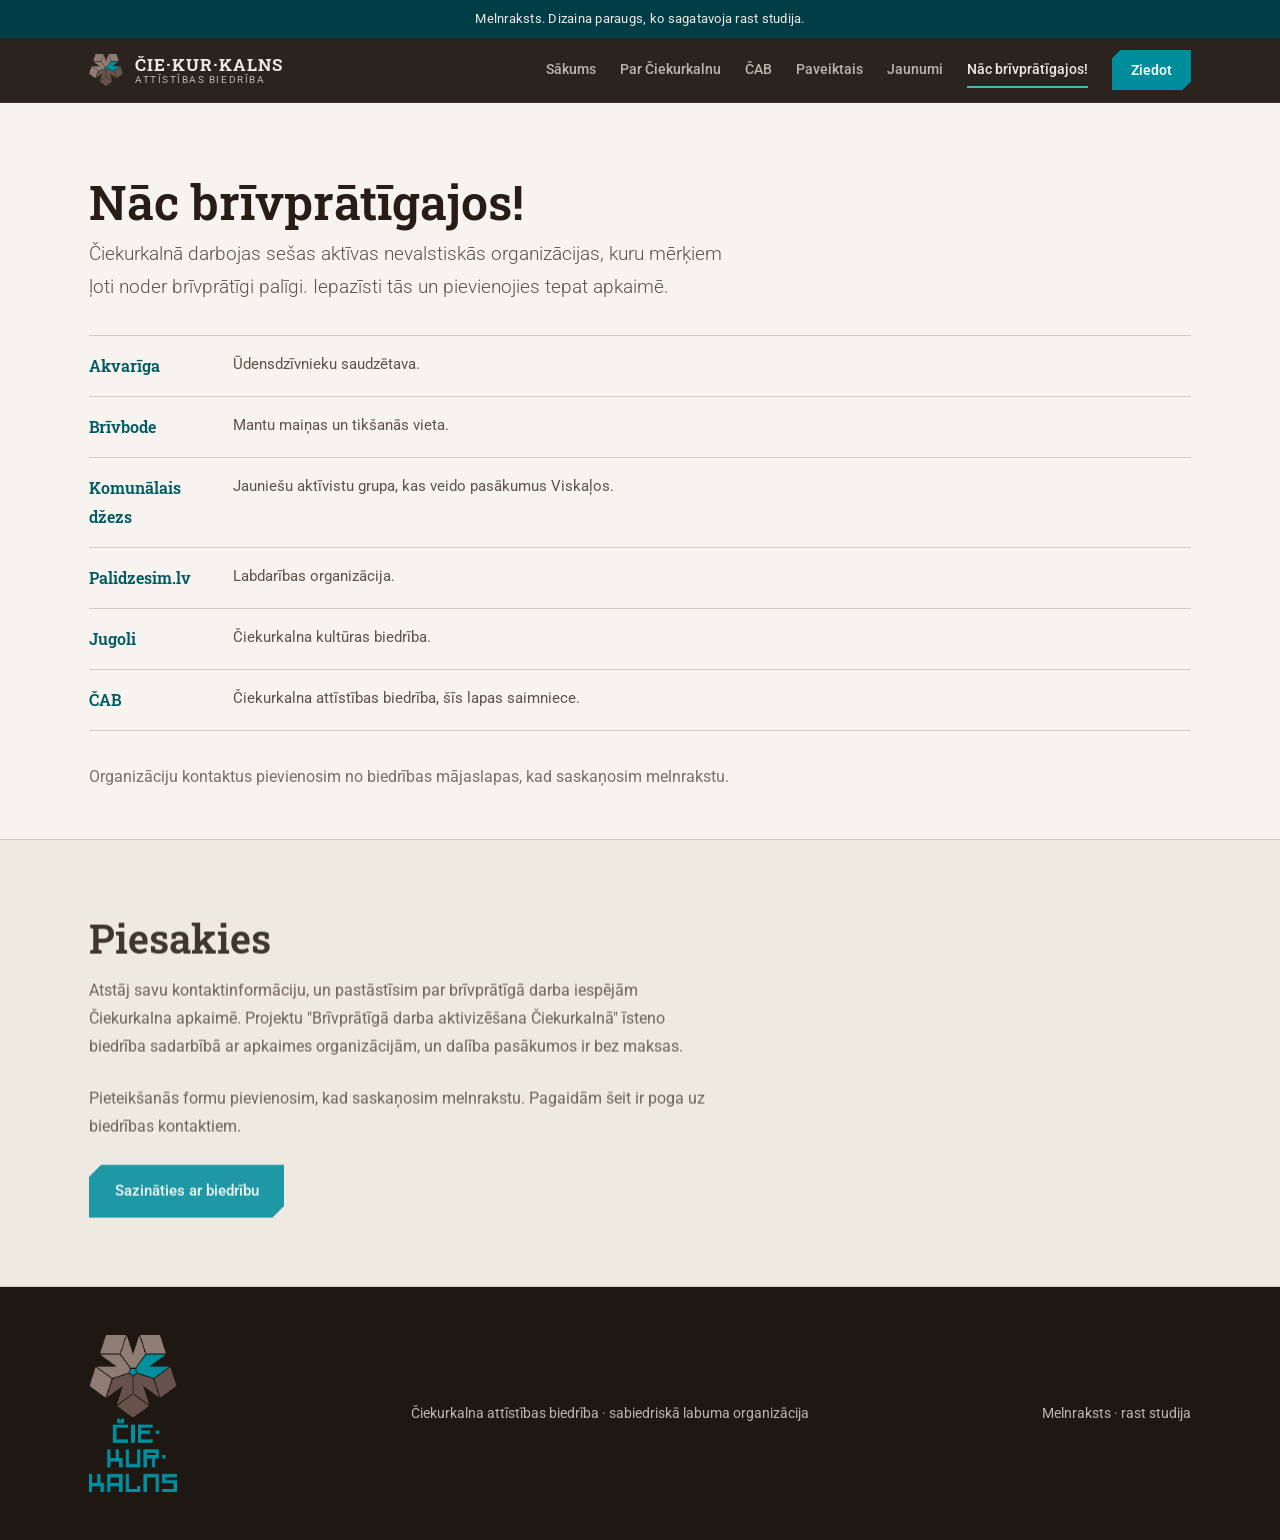
==== brivpratigie.html @ 99782935 "Čiekurkalna attīstības biedrības melnraksts" ====
<!DOCTYPE html>
<html lang="lv">
<head>
<meta charset="utf-8" />
<meta name="viewport" content="width=device-width, initial-scale=1" />
<meta name="robots" content="noindex, nofollow" />
<title>Nāc brīvprātīgajos! Čiekurkalna attīstības biedrība</title>
<meta name="description" content="Čiekurkalnā darbojas sešas nevalstiskās organizācijas, kurām noder brīvprātīgi palīgi. Dizaina melnraksts." />
<link rel="icon" href="assets/logo-rozete.png" />
<link rel="preconnect" href="https://fonts.googleapis.com" />
<link rel="preconnect" href="https://fonts.gstatic.com" crossorigin />
<link href="https://fonts.googleapis.com/css2?family=Roboto+Slab:wght@400;500;600;700&family=Roboto:ital,wght@0,300;0,400;0,500;1,400&display=swap" rel="stylesheet" />
<link rel="stylesheet" href="tokens.css" />
<link rel="stylesheet" href="style.css" />
<style>
/* Hallmark · macrostructure: Ruled rows · page: brīvprātīgie · design-system: design.md · designed-as-app */
.orgs{padding-block:0 var(--space-xl)}
.signup{background:var(--color-paper-2);border-block:1px solid var(--color-rule);padding-block:var(--space-2xl)}
.signup h2{font-size:var(--text-2xl);margin-bottom:var(--space-sm)}
.signup p{color:var(--color-muted);max-width:38rem;margin-bottom:var(--space-md)}
</style>
</head>
<body>

<div class="draftbar">Melnraksts. Dizaina paraugs, ko sagatavoja rast studija.</div>

<header class="mast">
  <div class="wrap mast__in">
    <a class="brand" href="index.html">
      <img src="assets/logo-rozete.png" alt="Čiekurkalna attīstības biedrības logo" width="30" height="28" />
      <span class="brand__t">ČIE·KUR·KALNS<small>attīstības biedrība</small></span>
    </a>
    <div class="mast__right">
    <nav class="mast__nav" aria-label="Vietnes sadaļas">
      <a href="index.html">Sākums</a>
      <a href="par-ciekurkalnu.html">Par Čiekurkalnu</a>
      <a href="cab.html">ČAB</a>
      <a href="paveiktais.html">Paveiktais</a>
      <a href="jaunumi.html">Jaunumi</a>
      <a href="brivpratigie.html" aria-current="page">Nāc brīvprātīgajos!</a>
    </nav>
    <a class="mast__cta" href="cab.html#ziedot">Ziedot</a>
    </div>
  </div>
</header>

<main>

<section class="phead">
  <div class="wrap">
    <h1 data-intro>Nāc brīvprātīgajos!</h1>
    <p data-intro>Čiekurkalnā darbojas sešas aktīvas nevalstiskās organizācijas, kuru mērķiem ļoti noder brīvprātīgi palīgi. Iepazīsti tās un pievienojies tepat apkaimē.</p>
  </div>
</section>

<section class="orgs">
  <div class="wrap">
    <div class="arch" data-rise>
      <div class="arch__row"><span class="arch__year">Akvarīga</span><p>Ūdensdzīvnieku saudzētava.</p></div>
      <div class="arch__row"><span class="arch__year">Brīvbode</span><p>Mantu maiņas un tikšanās vieta.</p></div>
      <div class="arch__row"><span class="arch__year">Komunālais džezs</span><p>Jauniešu aktīvistu grupa, kas veido pasākumus Viskaļos.</p></div>
      <div class="arch__row"><span class="arch__year">Palidzesim.lv</span><p>Labdarības organizācija.</p></div>
      <div class="arch__row"><span class="arch__year">Jugoli</span><p>Čiekurkalna kultūras biedrība.</p></div>
      <div class="arch__row"><span class="arch__year">ČAB</span><p>Čiekurkalna attīstības biedrība, šīs lapas saimniece.</p></div>
    </div>
    <p class="ph" style="margin-top:var(--space-lg);max-width:44rem">Organizāciju kontaktus pievienosim no biedrības mājaslapas, kad saskaņosim melnrakstu.</p>
  </div>
</section>

<section class="signup">
  <div class="wrap" data-rise>
    <h2>Piesakies</h2>
    <p>Atstāj savu kontaktinformāciju, un pastāstīsim par brīvprātīgā darba iespējām Čiekurkalna apkaimē. Projektu "Brīvprātīgā darba aktivizēšana Čiekurkalnā" īsteno biedrība sadarbībā ar apkaimes organizācijām, un dalība pasākumos ir bez maksas.</p>
    <p class="ph" style="max-width:40rem">Pieteikšanās formu pievienosim, kad saskaņosim melnrakstu. Pagaidām šeit ir poga uz biedrības kontaktiem.</p>
    <div class="btnrow" style="margin-top:var(--space-md)">
      <a class="btn btn--accent" href="cab.html#kontakti">Sazināties ar biedrību</a>
    </div>
  </div>
</section>

</main>

<footer class="foot foot--flush">
  <div class="wrap foot__in">
    <img src="assets/logo-full.png" alt="Čiekurkalna attīstības biedrības logo" width="88" height="157" loading="lazy" />
    <span>Čiekurkalna attīstības biedrība · sabiedriskā labuma organizācija</span>
    <span>Melnraksts · rast studija</span>
  </div>
</footer>

<script src="assets/js/gsap.min.js" defer></script>
<script src="assets/js/ScrollTrigger.min.js" defer></script>
<script src="assets/js/app.js" defer></script>

</body>
</html>
---- tokens.css ----
/* Hallmark · tokens — Čiekurkalna attīstības biedrība (studied-DNA: klienta logo + ciekurkalns.lv) */
:root {
  /* krāsas: silti brūnie neitrāļi no logo čiekura, ciāna akcents no logo */
  --color-paper:      oklch(96.5% 0.008 75);
  --color-paper-2:    oklch(93.5% 0.012 75);
  --color-card:       oklch(98%   0.005 75);
  --color-rule:       oklch(85%   0.012 75);
  --color-rule-dark:  oklch(34%   0.015 55);
  --color-muted:      oklch(45%   0.02  60);
  --color-ink:        oklch(24%   0.02  55);
  --color-dark:       oklch(21%   0.015 55);
  --color-dark-2:     oklch(26%   0.018 55);
  --color-ink-dark:   oklch(94%   0.008 75);
  --color-muted-dark: oklch(78%   0.012 75);
  --color-taupe:      oklch(60%   0.03  55);
  --color-accent:     oklch(58%   0.115 205);
  --color-accent-ink: oklch(42%   0.09  205);
  --color-accent-hi:  oklch(72%   0.10  205);
  --color-band:       oklch(33%   0.06  210);
  --color-focus:      oklch(58%   0.115 205);
  --color-ph:         oklch(55%   0.015 60);

  /* fonti: klienta lapas DNS */
  --font-display: 'Roboto Slab', Georgia, serif;
  --font-body:    'Roboto', 'Segoe UI', Arial, sans-serif;

  /* atstarpes: 4 pt skala */
  --space-2xs: 0.5rem;
  --space-xs:  0.75rem;
  --space-sm:  1rem;
  --space-md:  1.5rem;
  --space-lg:  2rem;
  --space-xl:  3rem;
  --space-2xl: 4.5rem;
  --space-3xl: 6.5rem;

  /* teksts */
  --text-sm: 0.875rem;
  --text-md: 1.03rem;
  --text-lg: 1.2rem;
  --text-xl: 1.5rem;
  --text-2xl: clamp(1.8rem, 3.4vw, 2.5rem);
  --text-display: clamp(2.4rem, 5.2vw, 3.8rem);

  /* kustība */
  --ease-out:    cubic-bezier(0.16, 1, 0.3, 1);
  --ease-in:     cubic-bezier(0.7, 0, 0.84, 0);
  --ease-in-out: cubic-bezier(0.65, 0, 0.35, 1);
  --dur-micro: 120ms;
  --dur-short: 220ms;
  --dur-long:  420ms;

  /* forma: fasetes no logo ģeometrijas */
  --cut: 22px;
  --cut-sm: 12px;
}
---- style.css ----
/* Hallmark · genre: editorial-modern · design-system: design.md · designed-as-app
 * theme: studied-DNA (klienta logo + ciekurkalns.lv) · display Roboto Slab · body Roboto
 * motion: hero-intro · scroll-rise · 3D slider · counters · three.js logo-facets (tikai sākuma hero) */

*{margin:0;padding:0;box-sizing:border-box}
html,body{overflow-x:clip}
html{scroll-behavior:smooth}
img{max-width:100%;height:auto;display:block}
body{font-family:var(--font-body);background:var(--color-paper);color:var(--color-ink);font-size:var(--text-md);line-height:1.7;font-weight:400;-webkit-font-smoothing:antialiased}
a{color:inherit}
.wrap{max-width:1150px;margin:0 auto;padding:0 var(--space-md)}
h1,h2,h3{font-family:var(--font-display);line-height:1.14;font-weight:600;font-style:normal;overflow-wrap:anywhere;min-width:0}
.facet{clip-path:polygon(var(--cut) 0, 100% 0, 100% calc(100% - var(--cut)), calc(100% - var(--cut)) 100%, 0 100%, 0 var(--cut))}
a:focus-visible,button:focus-visible{outline:2px solid var(--color-focus);outline-offset:3px}

/* melnraksta josla */
.draftbar{background:var(--color-band);color:var(--color-ink-dark);text-align:center;font-size:0.8rem;padding:var(--space-2xs) var(--space-sm);letter-spacing:0.02em;position:relative;z-index:60}

/* galvene: tumšā masthead ar animētiem pasvītrojumiem un Ziedot pogu */
.mast{position:sticky;top:0;z-index:50;background:color-mix(in oklab, var(--color-dark) 94%, transparent);backdrop-filter:blur(10px);border-bottom:1px solid var(--color-rule-dark)}
.mast__in{display:flex;align-items:center;justify-content:space-between;gap:var(--space-md);padding-block:var(--space-xs)}
.brand{display:flex;align-items:center;gap:var(--space-xs);text-decoration:none}
.brand img{width:34px;height:auto;transition:transform var(--dur-short) var(--ease-out)}
.brand:hover img{transform:rotate(18deg)}
.brand__t{font-family:var(--font-display);font-weight:700;font-size:1.05rem;line-height:1.15;letter-spacing:0.06em;color:var(--color-ink-dark)}
.brand__t small{display:block;font-family:var(--font-body);font-weight:400;font-size:0.6rem;letter-spacing:0.16em;text-transform:uppercase;color:var(--color-muted-dark)}
.mast__right{display:flex;align-items:center;gap:var(--space-md)}
.mast__nav{display:flex;gap:var(--space-md);flex-wrap:wrap}
.mast__nav a{position:relative;text-decoration:none;font-size:0.9rem;font-weight:500;color:var(--color-muted-dark);white-space:nowrap;padding-block:0.35rem;transition:color var(--dur-micro) var(--ease-out)}
.mast__nav a::after{content:'';position:absolute;left:0;right:0;bottom:0;height:2px;background:var(--color-accent-hi);transform:scaleX(0);transform-origin:left;transition:transform var(--dur-short) var(--ease-out)}
.mast__nav a:hover{color:var(--color-ink-dark)}
.mast__nav a:hover::after{transform:scaleX(1)}
.mast__nav a[aria-current="page"]{color:var(--color-ink-dark)}
.mast__nav a[aria-current="page"]::after{transform:scaleX(1)}
.mast__cta{font-size:0.85rem;font-weight:600;text-decoration:none;color:oklch(98% 0.005 205);background:var(--color-accent);padding:0.55rem 1.2rem;white-space:nowrap;clip-path:polygon(9px 0,100% 0,100% calc(100% - 9px),calc(100% - 9px) 100%,0 100%,0 9px);transition:background-color var(--dur-micro) var(--ease-out)}
.mast__cta:hover{background:var(--color-accent-ink)}
@media(max-width:1080px){.mast__cta{display:none}}
@media(max-width:900px){
  .mast__in{flex-wrap:wrap;padding-block:var(--space-2xs)}
  .mast__right{width:100%}
  .mast__nav{gap:var(--space-sm);width:100%;overflow-x:auto;padding-bottom:0.2rem;flex-wrap:nowrap;scrollbar-width:none}
}

/* hero: pilna platuma kaimiņu foto ar devīzi (sākums) */
.hero{position:relative;background:var(--color-dark);color:var(--color-ink-dark);overflow:hidden;display:flex;align-items:flex-end;min-height:86svh}
.hero__bg{position:absolute;inset:0;width:100%;height:100%;object-fit:cover;object-position:center 38%}
.hero::after{content:'';position:absolute;inset:0;background:linear-gradient(100deg, oklch(15% 0.015 55 / 0.72) 0%, oklch(15% 0.015 55 / 0.3) 48%, transparent 70%), linear-gradient(to top, oklch(15% 0.015 55 / 0.94) 0%, oklch(15% 0.015 55 / 0.55) 38%, oklch(15% 0.015 55 / 0.15) 70%, oklch(15% 0.015 55 / 0.3) 100%)}
.hero__content{position:relative;z-index:2;padding-block:var(--space-3xl) var(--space-2xl);max-width:52rem}
.hero__logo{width:64px;margin-bottom:var(--space-md);filter:drop-shadow(0 4px 14px oklch(0% 0 0 / 0.4))}
.hero h1{font-size:clamp(1.9rem,4.6vw,3.4rem);margin-bottom:var(--space-md);color:#FFFFFF;text-shadow:0 2px 24px oklch(0% 0 0 / 0.35);line-height:1.2}
.hero h1 em{font-style:normal;color:var(--color-accent-hi)}
.hero__lead{max-width:36rem;color:oklch(96% 0.005 75 / 0.92);font-size:var(--text-lg);margin-bottom:var(--space-lg);font-weight:300;text-shadow:0 1px 12px oklch(0% 0 0 / 0.4)}
.hero .figcap{position:absolute;right:var(--space-md);bottom:var(--space-2xs);z-index:2;color:oklch(96% 0.005 75 / 0.5);margin:0}
@media(max-width:700px){
  .hero{min-height:78svh}
  .hero__bg{content:url("assets/hero-kaimini-m.webp");object-position:center 30%}
  .hero__content{padding-block:var(--space-2xl) var(--space-xl)}
  .hero__logo{width:52px}
}

/* iekšlapu galva */
.phead{padding-block:var(--space-2xl) var(--space-lg)}
.phead h1{font-size:clamp(2rem,4vw,3rem)}
.phead p{color:var(--color-muted);max-width:40rem;margin-top:var(--space-2xs);font-size:var(--text-lg);font-weight:300}

/* pogas un saites */
.btnrow{display:flex;gap:var(--space-sm);flex-wrap:wrap;align-items:center}
.btn{display:inline-block;text-decoration:none;font-weight:500;font-size:0.95rem;padding:0.85rem 1.6rem;white-space:nowrap;transition:background-color var(--dur-micro) var(--ease-out),color var(--dur-micro) var(--ease-out),border-color var(--dur-micro) var(--ease-out)}
.btn--accent{background:var(--color-accent);color:oklch(98% 0.005 205);clip-path:polygon(var(--cut-sm) 0,100% 0,100% calc(100% - var(--cut-sm)),calc(100% - var(--cut-sm)) 100%,0 100%,0 var(--cut-sm))}
.btn--accent:hover{background:var(--color-accent-ink)}
.btn--solid{background:var(--color-ink);color:var(--color-paper);clip-path:polygon(var(--cut-sm) 0,100% 0,100% calc(100% - var(--cut-sm)),calc(100% - var(--cut-sm)) 100%,0 100%,0 var(--cut-sm))}
.btn--solid:hover{background:var(--color-dark-2)}
.btn--line{border:1.5px solid var(--color-rule);color:var(--color-ink)}
.btn--line:hover{border-color:var(--color-ink)}
.btn--ghostd{border:1.5px solid oklch(94% 0.008 75 / 0.35);color:var(--color-ink-dark)}
.btn--ghostd:hover{border-color:var(--color-ink-dark)}
.tlink{font-weight:500;font-size:0.95rem;color:var(--color-accent-ink);text-decoration:none;border-bottom:1.5px solid var(--color-accent);padding-bottom:0.1rem;white-space:nowrap;transition:color var(--dur-micro) var(--ease-out)}
.tlink:hover{color:var(--color-ink)}
.tlink--d{color:var(--color-accent-hi);border-color:var(--color-accent-hi)}
.tlink--d:hover{color:var(--color-ink-dark)}
.figcap{margin-top:var(--space-xs);font-size:0.8rem;color:var(--color-muted)}

/* skaitļi */
.stats{border-block:1px solid var(--color-rule)}
.stats__in{display:grid;grid-template-columns:repeat(3,minmax(0,1fr));gap:var(--space-md);padding-block:var(--space-lg)}
.stat{border-left:1px solid var(--color-rule);padding-left:var(--space-md)}
.stat:first-child{border-left:none;padding-left:0}
.stat b{display:block;font-family:var(--font-display);font-weight:700;font-size:2.2rem;line-height:1.15;color:var(--color-accent-ink);font-variant-numeric:tabular-nums}
.stat span{font-size:var(--text-sm);color:var(--color-muted)}
@media(max-width:680px){
  .stats__in{grid-template-columns:minmax(0,1fr);gap:var(--space-sm);padding-block:var(--space-md)}
  .stat{border-left:none;padding-left:0;display:flex;align-items:baseline;gap:var(--space-sm)}
  .stat b{font-size:1.7rem}
}

/* kartītes */
.card{background:var(--color-card);border:1px solid var(--color-rule);clip-path:polygon(var(--cut) 0,100% 0,100% calc(100% - var(--cut)),calc(100% - var(--cut)) 100%,0 100%,0 var(--cut))}
.card__img{aspect-ratio:4/3;overflow:hidden;background:var(--color-paper-2)}
.card__img img{width:100%;height:100%;object-fit:cover;transition:transform 0.5s var(--ease-out)}
.card:hover .card__img img{transform:scale(1.04)}
.card__body{padding:var(--space-sm) var(--space-md) var(--space-md)}
.card__year{font-size:0.8rem;font-weight:500;color:var(--color-accent-ink)}
.card h3{font-size:var(--text-lg);margin:0.2rem 0 0.35rem}
.card p{font-size:0.9rem;color:var(--color-muted);line-height:1.6}
.cardgrid{display:grid;grid-template-columns:repeat(3,minmax(0,1fr));gap:var(--space-md)}
@media(max-width:900px){.cardgrid{grid-template-columns:repeat(2,minmax(0,1fr))}}
@media(max-width:600px){.cardgrid{grid-template-columns:minmax(0,1fr)}}

/* 3D slaideris */
.slider{position:relative}
.slider:not(.works-grid){overflow:clip;margin:0 calc(-1 * var(--space-md));padding:0 var(--space-md)}
.stage{position:relative;height:560px;perspective:1400px;transform-style:preserve-3d}
.slider:not(.works-grid) .card{position:absolute;top:0;left:50%;width:min(360px,86vw);cursor:pointer}
.slider__ctrl{display:flex;align-items:center;justify-content:center;gap:var(--space-sm);margin-top:var(--space-md)}
.sbtn{width:50px;height:50px;border:1.5px solid var(--color-rule);background:var(--color-card);cursor:pointer;font-size:1.05rem;color:var(--color-ink);clip-path:polygon(10px 0,100% 0,100% calc(100% - 10px),calc(100% - 10px) 100%,0 100%,0 10px);transition:background-color var(--dur-micro) var(--ease-out),color var(--dur-micro) var(--ease-out)}
.sbtn:hover{background:var(--color-accent);color:oklch(98% 0.005 205)}
.scount{font-family:var(--font-display);font-weight:600;font-size:0.95rem;color:var(--color-muted);min-width:3.2rem;text-align:center;font-variant-numeric:tabular-nums}
.works-grid .stage{height:auto;perspective:none;display:grid;grid-template-columns:repeat(3,minmax(0,1fr));gap:var(--space-md)}
.works-grid .card{position:static;width:auto;transform:none!important;opacity:1!important;cursor:default}
.works-grid .slider__ctrl{display:none}
@media(max-width:900px){.works-grid .stage{grid-template-columns:repeat(2,minmax(0,1fr))}}
@media(max-width:600px){.works-grid .stage{grid-template-columns:minmax(0,1fr)}}
@media(max-width:700px){.stage{height:540px}}

/* apkaimes flīzes */
.tiles{display:grid;grid-template-columns:repeat(3,minmax(0,1fr));gap:var(--space-md)}
.tile{background:var(--color-card);border:1px solid var(--color-rule);padding:var(--space-md) var(--space-md) var(--space-lg);clip-path:polygon(var(--cut-sm) 0,100% 0,100% calc(100% - var(--cut-sm)),calc(100% - var(--cut-sm)) 100%,0 100%,0 var(--cut-sm));transition:border-color var(--dur-micro) var(--ease-out)}
.tile:hover{border-color:var(--color-accent)}
.tile h3{font-size:var(--text-lg);margin-bottom:0.3rem}
.tile p{font-size:0.9rem;color:var(--color-muted);line-height:1.6}
@media(max-width:900px){.tiles{grid-template-columns:repeat(2,minmax(0,1fr))}}
@media(max-width:600px){.tiles{grid-template-columns:minmax(0,1fr)}}

/* jaunumu rindas */
.news{border-top:1px solid var(--color-rule)}
.news__item{display:grid;grid-template-columns:9rem minmax(0,1fr);gap:var(--space-lg);padding-block:var(--space-lg);border-bottom:1px solid var(--color-rule)}
.news__date{font-size:var(--text-sm);color:var(--color-accent-ink);font-weight:500;padding-top:0.3rem;font-variant-numeric:tabular-nums}
.news__item h3{font-size:var(--text-xl);margin-bottom:0.4rem}
.news__item p{color:var(--color-muted);max-width:44rem}
@media(max-width:700px){.news__item{grid-template-columns:minmax(0,1fr);gap:0.2rem;padding-block:var(--space-md)}}

/* arhīva rindas */
.arch{border-top:1px solid var(--color-rule)}
.arch__row{display:grid;grid-template-columns:7rem minmax(0,1fr);gap:var(--space-lg);padding-block:var(--space-sm);border-bottom:1px solid var(--color-rule)}
.arch__year{font-family:var(--font-display);font-weight:600;color:var(--color-accent-ink);font-variant-numeric:tabular-nums}
.arch__row p{color:var(--color-muted);font-size:0.95rem}
.arch__row b{font-weight:500}
@media(max-width:700px){.arch__row{grid-template-columns:minmax(0,1fr);gap:0.1rem}}

/* iesaistes rindas */
.jrow{display:grid;grid-template-columns:0.85fr 1.4fr auto;gap:var(--space-lg);align-items:center;padding-block:var(--space-lg);border-top:1px solid var(--color-rule)}
.jrow h3{font-size:var(--text-xl)}
.jrow p{color:var(--color-muted);font-size:0.96rem;max-width:32rem}
@media(max-width:860px){.jrow{grid-template-columns:minmax(0,1fr);gap:var(--space-2xs);padding-block:var(--space-md)}}

/* ziedojumu summas */
.chips{display:flex;gap:var(--space-sm);flex-wrap:wrap}
.chip{font-family:var(--font-display);font-weight:600;font-size:var(--text-lg);padding:0.7rem 1.4rem;border:1.5px solid var(--color-rule);background:var(--color-card);clip-path:polygon(10px 0,100% 0,100% calc(100% - 10px),calc(100% - 10px) 100%,0 100%,0 10px)}

/* tumšās sadaļas */
.darksec{background:var(--color-dark);color:var(--color-ink-dark)}
.darksec h1,.darksec h2,.darksec h3{color:var(--color-ink-dark)}
.darksec .figcap{color:var(--color-muted-dark)}
.darksec p{color:var(--color-muted-dark)}

/* devīzes josla */
.motto{background:var(--color-band);color:var(--color-ink-dark);padding-block:var(--space-3xl);text-align:center}
.motto blockquote{font-family:var(--font-display);font-weight:600;font-size:clamp(1.6rem,3.6vw,2.7rem);line-height:1.3;max-width:48rem;margin:0 auto;overflow-wrap:anywhere}
.motto blockquote em{font-style:normal;color:var(--color-accent-hi)}
.motto figcaption{margin-top:var(--space-md);font-size:var(--text-sm);color:var(--color-muted-dark)}

/* CTA josla */
.ctaband{background:var(--color-paper-2);border-block:1px solid var(--color-rule);padding-block:var(--space-2xl)}
.ctaband__in{display:flex;align-items:center;justify-content:space-between;gap:var(--space-lg);flex-wrap:wrap}
.ctaband h2{font-size:var(--text-2xl);max-width:34rem}

/* kontaktu rindas */
.crow{display:grid;grid-template-columns:10rem minmax(0,1fr);gap:var(--space-sm);padding-block:var(--space-sm);border-bottom:1px solid var(--color-rule);font-size:0.98rem}
.crow span{font-size:var(--text-sm);color:var(--color-muted);padding-top:0.1rem}
@media(max-width:860px){.crow{grid-template-columns:minmax(0,1fr);gap:0.1rem;padding-block:var(--space-xs)}}

/* vietturis */
.ph{color:var(--color-ph)}

/* kājene */
.foot{background:var(--color-dark);color:var(--color-muted-dark);padding-block:var(--space-xl);font-size:var(--text-sm);margin-top:var(--space-3xl)}
.foot--flush{margin-top:0}
.foot__in{display:flex;justify-content:space-between;align-items:center;gap:var(--space-md);flex-wrap:wrap}
.foot img{width:88px;height:auto}

/* animāciju sākumstāvokļi tiek likti tikai ar JS (gsap.from), tāpēc bez JS viss redzams */
@media(prefers-reduced-motion:reduce){
  html{scroll-behavior:auto}
  *,*::before,*::after{animation-duration:150ms!important;animation-iteration-count:1!important;transition-duration:150ms!important}
}

/* galerija */
.galsec{padding-block:var(--space-2xl)}
.galsec h2{font-size:var(--text-2xl);margin-bottom:var(--space-lg)}
.galgrid{columns:4 230px;column-gap:var(--space-sm)}
.galgrid a{display:block;margin-bottom:var(--space-sm);clip-path:polygon(var(--cut-sm) 0,100% 0,100% calc(100% - var(--cut-sm)),calc(100% - var(--cut-sm)) 100%,0 100%,0 var(--cut-sm));overflow:hidden}
.galgrid img{width:100%;display:block;transition:transform 0.5s var(--ease-out)}
.galgrid a:hover img{transform:scale(1.04)}
.lightbox{border:none;background:oklch(12% 0.01 55 / 0.94);max-width:100vw;max-height:100vh;width:100vw;height:100vh;padding:var(--space-lg);display:none;place-items:center}
.lightbox[open]{display:grid}
.lightbox img{max-width:min(92vw,1400px);max-height:86vh;width:auto;height:auto;clip-path:polygon(18px 0,100% 0,100% calc(100% - 18px),calc(100% - 18px) 100%,0 100%,0 18px)}
.lightbox figcaption{color:oklch(94% 0.008 75);text-align:center;margin-top:var(--space-sm);font-size:var(--text-sm)}
.lightbox__close{position:absolute;top:var(--space-md);right:var(--space-md);width:46px;height:46px;border:1.5px solid oklch(94% 0.008 75 / 0.4);background:transparent;color:oklch(94% 0.008 75);font-size:1.2rem;cursor:pointer;clip-path:polygon(9px 0,100% 0,100% calc(100% - 9px),calc(100% - 9px) 100%,0 100%,0 9px)}

/* video (YouTube fasāde, ielādē tikai pēc klikšķa) */
.videosec{padding-block:var(--space-2xl)}
.videosec h2{font-size:var(--text-2xl);margin-bottom:var(--space-sm)}
.videosec>.wrap>p{color:var(--color-muted);max-width:38rem;margin-bottom:var(--space-lg)}
.video{position:relative;aspect-ratio:16/9;max-width:860px;background:var(--color-dark);clip-path:polygon(var(--cut) 0,100% 0,100% calc(100% - var(--cut)),calc(100% - var(--cut)) 100%,0 100%,0 var(--cut));overflow:hidden;cursor:pointer;border:none;padding:0;display:block;width:100%}
.video img{width:100%;height:100%;object-fit:cover;opacity:0.85;transition:opacity var(--dur-short) var(--ease-out),transform 0.5s var(--ease-out)}
.video:hover img{opacity:1;transform:scale(1.03)}
.video__play{position:absolute;inset:0;margin:auto;width:78px;height:78px;background:var(--color-accent);clip-path:polygon(14px 0,100% 0,100% calc(100% - 14px),calc(100% - 14px) 100%,0 100%,0 14px);display:grid;place-items:center;transition:background-color var(--dur-micro) var(--ease-out)}
.video:hover .video__play{background:var(--color-accent-ink)}
.video__play::after{content:'';display:block;width:0;height:0;border-left:22px solid #fff;border-top:14px solid transparent;border-bottom:14px solid transparent;margin-left:5px}
.video iframe{position:absolute;inset:0;width:100%;height:100%;border:0}
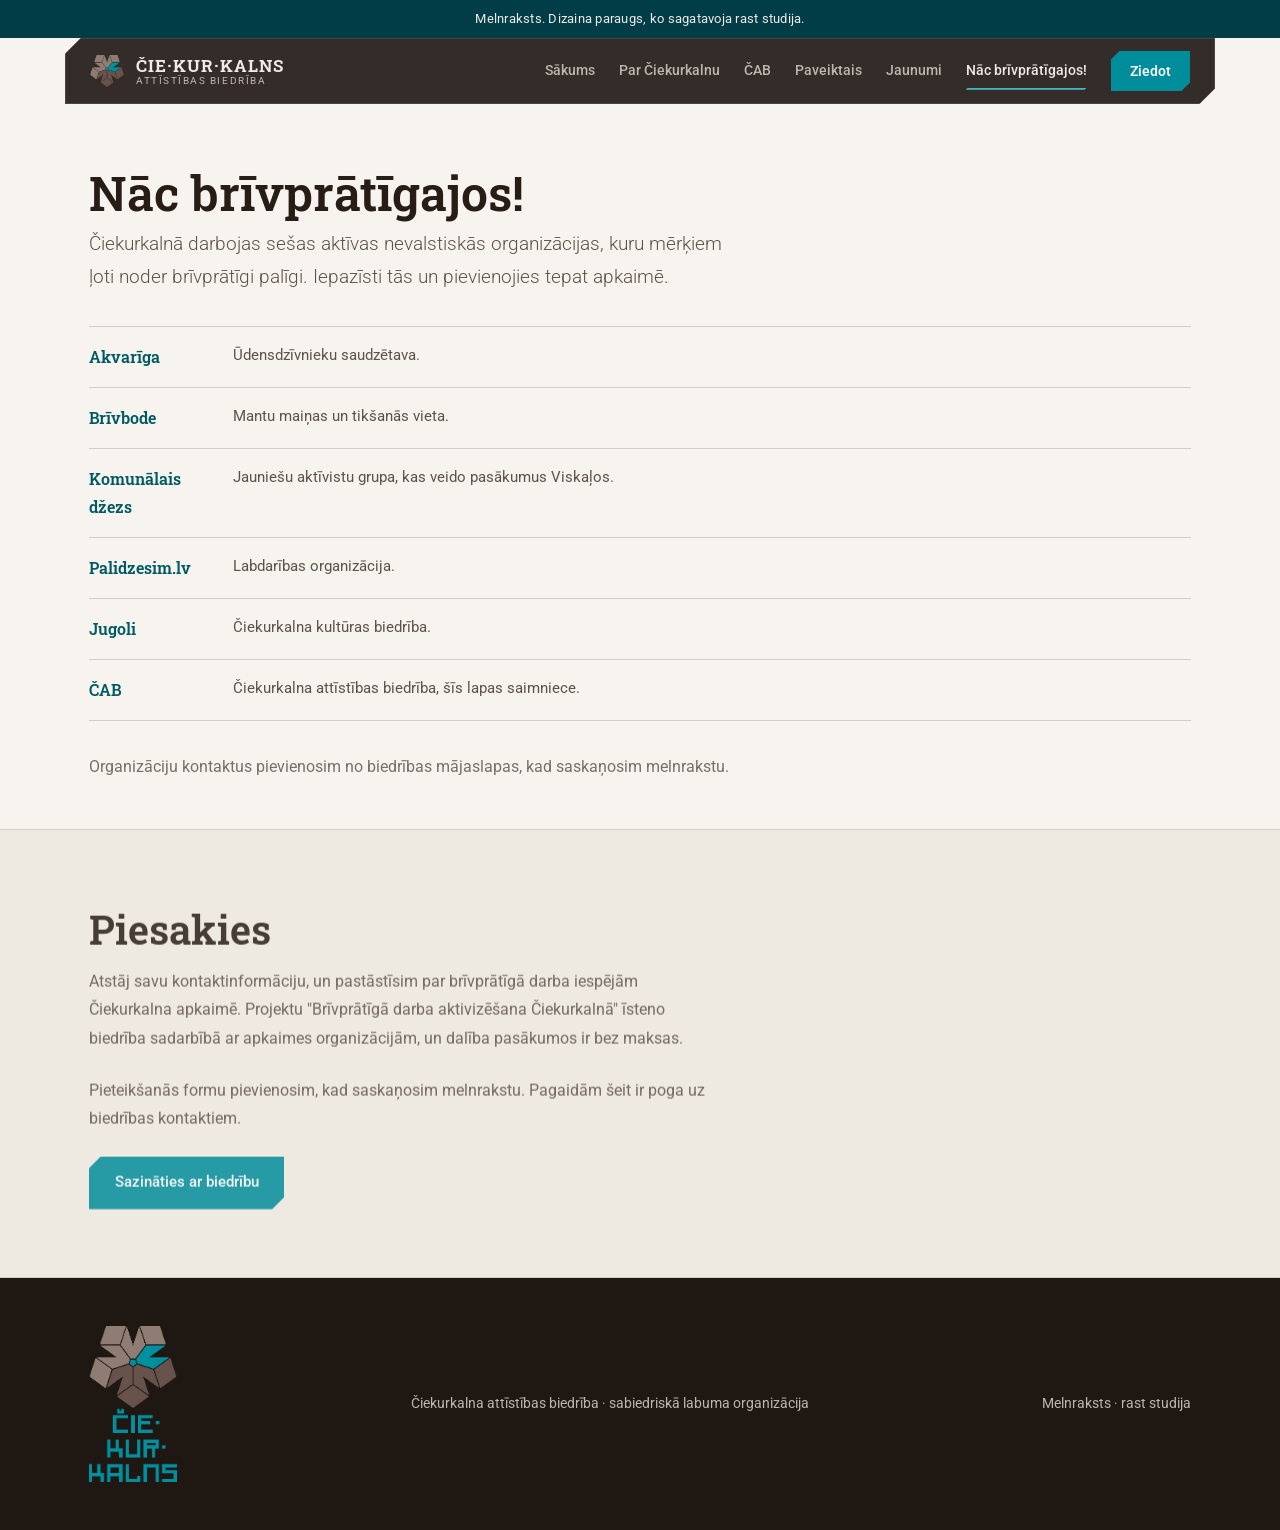
==== commit 4af98a43: "Peldošā galvene ar indikatoru un progresu; pilna valde ČAB lapā" ====
--- a/brivpratigie.html
+++ b/brivpratigie.html
@@ -32,6 +32,7 @@
     </a>
     <div class="mast__right">
     <nav class="mast__nav" aria-label="Vietnes sadaļas">
+      <span class="mast__ind" aria-hidden="true"></span>
       <a href="index.html">Sākums</a>
       <a href="par-ciekurkalnu.html">Par Čiekurkalnu</a>
       <a href="cab.html">ČAB</a>
@@ -41,6 +42,7 @@
     </nav>
     <a class="mast__cta" href="cab.html#ziedot">Ziedot</a>
     </div>
+    <span class="mast__prog" aria-hidden="true"></span>
   </div>
 </header>
 
--- a/style.css
+++ b/style.css
@@ -16,26 +16,30 @@
 /* melnraksta josla */
 .draftbar{background:var(--color-band);color:var(--color-ink-dark);text-align:center;font-size:0.8rem;padding:var(--space-2xs) var(--space-sm);letter-spacing:0.02em;position:relative;z-index:60}
 
-/* galvene: tumšā masthead ar animētiem pasvītrojumiem un Ziedot pogu */
-.mast{position:sticky;top:0;z-index:50;background:color-mix(in oklab, var(--color-dark) 94%, transparent);backdrop-filter:blur(10px);border-bottom:1px solid var(--color-rule-dark)}
-.mast__in{display:flex;align-items:center;justify-content:space-between;gap:var(--space-md);padding-block:var(--space-xs)}
+/* galvene: peldoša fasetes josla ar slīdošo indikatoru un ritināšanas progresu */
+.mast{position:sticky;top:0.6rem;z-index:50;height:0;padding:0 var(--space-sm)}
+.mast .wrap{position:relative;background:color-mix(in oklab, var(--color-dark) 90%, transparent);backdrop-filter:blur(14px);border:1px solid oklch(94% 0.008 75 / 0.12);clip-path:polygon(16px 0,100% 0,100% calc(100% - 16px),calc(100% - 16px) 100%,0 100%,0 16px)}
+.mast__in{display:flex;align-items:center;justify-content:space-between;gap:var(--space-md);padding-block:var(--space-xs);transition:padding var(--dur-short) var(--ease-out)}
+.mast.is-scrolled .mast__in{padding-block:0.45rem}
 .brand{display:flex;align-items:center;gap:var(--space-xs);text-decoration:none}
-.brand img{width:34px;height:auto;transition:transform var(--dur-short) var(--ease-out)}
-.brand:hover img{transform:rotate(18deg)}
+.brand img{width:34px;height:auto;transition:transform 0.5s var(--ease-out)}
+.brand:hover img{transform:rotate(72deg)}
 .brand__t{font-family:var(--font-display);font-weight:700;font-size:1.05rem;line-height:1.15;letter-spacing:0.06em;color:var(--color-ink-dark)}
 .brand__t small{display:block;font-family:var(--font-body);font-weight:400;font-size:0.6rem;letter-spacing:0.16em;text-transform:uppercase;color:var(--color-muted-dark)}
 .mast__right{display:flex;align-items:center;gap:var(--space-md)}
-.mast__nav{display:flex;gap:var(--space-md);flex-wrap:wrap}
-.mast__nav a{position:relative;text-decoration:none;font-size:0.9rem;font-weight:500;color:var(--color-muted-dark);white-space:nowrap;padding-block:0.35rem;transition:color var(--dur-micro) var(--ease-out)}
-.mast__nav a::after{content:'';position:absolute;left:0;right:0;bottom:0;height:2px;background:var(--color-accent-hi);transform:scaleX(0);transform-origin:left;transition:transform var(--dur-short) var(--ease-out)}
+.mast__nav{position:relative;display:flex;gap:var(--space-md);flex-wrap:wrap}
+.mast__nav a{position:relative;text-decoration:none;font-size:0.9rem;font-weight:500;color:var(--color-muted-dark);white-space:nowrap;padding-block:0.4rem;transition:color var(--dur-micro) var(--ease-out)}
 .mast__nav a:hover{color:var(--color-ink-dark)}
-.mast__nav a:hover::after{transform:scaleX(1)}
 .mast__nav a[aria-current="page"]{color:var(--color-ink-dark)}
-.mast__nav a[aria-current="page"]::after{transform:scaleX(1)}
-.mast__cta{font-size:0.85rem;font-weight:600;text-decoration:none;color:oklch(98% 0.005 205);background:var(--color-accent);padding:0.55rem 1.2rem;white-space:nowrap;clip-path:polygon(9px 0,100% 0,100% calc(100% - 9px),calc(100% - 9px) 100%,0 100%,0 9px);transition:background-color var(--dur-micro) var(--ease-out)}
-.mast__cta:hover{background:var(--color-accent-ink)}
+/* rezerves pasvītrojums, ja nav JS; ar JS to aizstāj slīdošais indikators */
+.mast__nav:not(.has-ind) a[aria-current="page"]::after{content:'';position:absolute;left:0;right:0;bottom:0;height:2px;background:var(--color-accent-hi)}
+.mast__ind{position:absolute;bottom:0;left:0;height:2px;width:0;background:var(--color-accent-hi);clip-path:polygon(2px 0,100% 0,calc(100% - 2px) 100%,0 100%)}
+.mast__prog{position:absolute;left:0;bottom:0;height:2px;width:0;background:linear-gradient(90deg,var(--color-accent),var(--color-accent-hi));pointer-events:none}
+.mast__cta{font-size:0.85rem;font-weight:600;text-decoration:none;color:oklch(98% 0.005 205);background:var(--color-accent);padding:0.55rem 1.2rem;white-space:nowrap;clip-path:polygon(9px 0,100% 0,100% calc(100% - 9px),calc(100% - 9px) 100%,0 100%,0 9px);transition:background-color var(--dur-micro) var(--ease-out),transform var(--dur-micro) var(--ease-out)}
+.mast__cta:hover{background:var(--color-accent-ink);transform:translateY(-1px)}
 @media(max-width:1080px){.mast__cta{display:none}}
 @media(max-width:900px){
+  .mast{top:0.4rem;padding:0 var(--space-2xs)}
   .mast__in{flex-wrap:wrap;padding-block:var(--space-2xs)}
   .mast__right{width:100%}
   .mast__nav{gap:var(--space-sm);width:100%;overflow-x:auto;padding-bottom:0.2rem;flex-wrap:nowrap;scrollbar-width:none}
@@ -59,7 +63,7 @@
 }
 
 /* iekšlapu galva */
-.phead{padding-block:var(--space-2xl) var(--space-lg)}
+.phead{padding-block:calc(var(--space-3xl) + var(--space-md)) var(--space-lg)}
 .phead h1{font-size:clamp(2rem,4vw,3rem)}
 .phead p{color:var(--color-muted);max-width:40rem;margin-top:var(--space-2xs);font-size:var(--text-lg);font-weight:300}
 
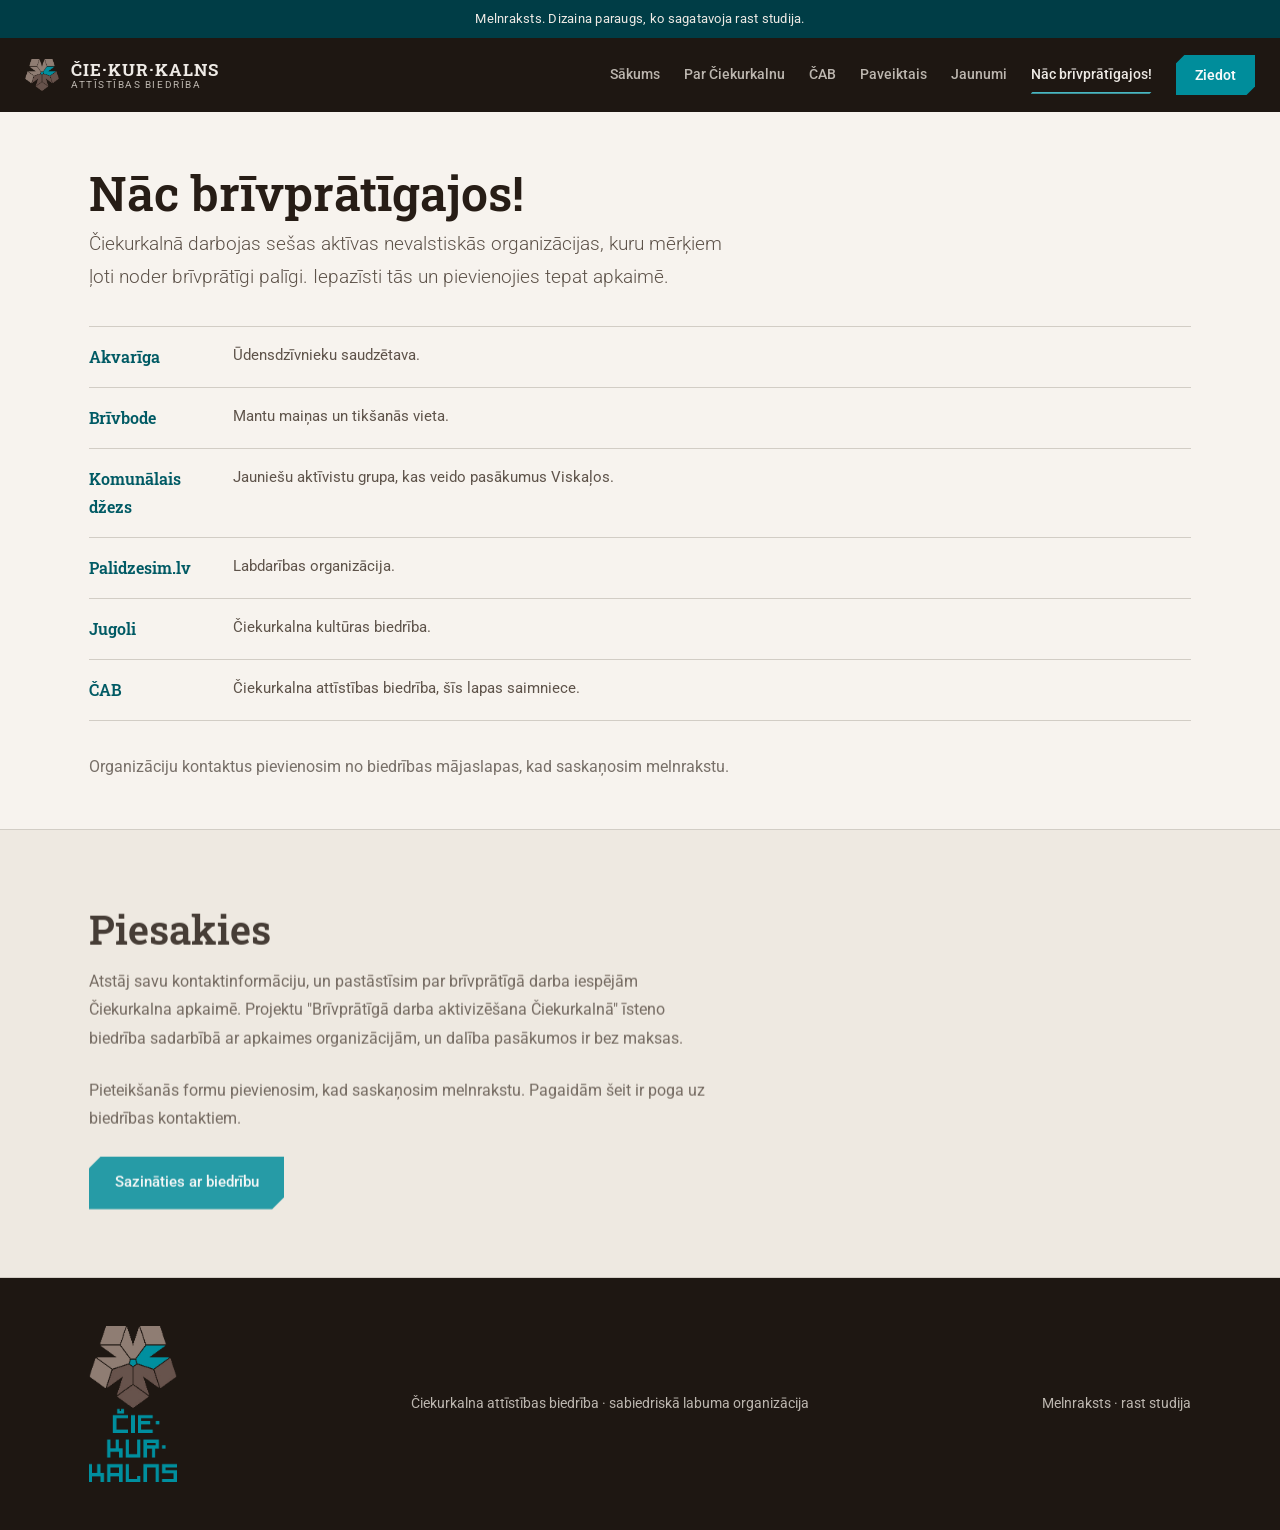
==== commit a0046229: "Telefonā hamburgera izvēlne, galvenes autoslēpšanās un labojumi" ====
--- a/brivpratigie.html
+++ b/brivpratigie.html
@@ -30,6 +30,9 @@
       <img src="assets/logo-rozete.png" alt="Čiekurkalna attīstības biedrības logo" width="30" height="28" />
       <span class="brand__t">ČIE·KUR·KALNS<small>attīstības biedrība</small></span>
     </a>
+    <button class="mast__burger" aria-label="Izvēlne" aria-expanded="false">
+      <span></span><span></span><span></span>
+    </button>
     <div class="mast__right">
     <nav class="mast__nav" aria-label="Vietnes sadaļas">
       <span class="mast__ind" aria-hidden="true"></span>
--- a/style.css
+++ b/style.css
@@ -16,10 +16,15 @@
 /* melnraksta josla */
 .draftbar{background:var(--color-band);color:var(--color-ink-dark);text-align:center;font-size:0.8rem;padding:var(--space-2xs) var(--space-sm);letter-spacing:0.02em;position:relative;z-index:60}
 
-/* galvene: peldoša fasetes josla ar slīdošo indikatoru un ritināšanas progresu */
-.mast{position:sticky;top:0.6rem;z-index:50;height:0;padding:0 var(--space-sm)}
-.mast .wrap{position:relative;background:color-mix(in oklab, var(--color-dark) 90%, transparent);backdrop-filter:blur(14px);border:1px solid oklch(94% 0.008 75 / 0.12);clip-path:polygon(16px 0,100% 0,100% calc(100% - 16px),calc(100% - 16px) 100%,0 100%,0 16px)}
-.mast__in{display:flex;align-items:center;justify-content:space-between;gap:var(--space-md);padding-block:var(--space-xs);transition:padding var(--dur-short) var(--ease-out)}
+/* galvene: sākumā pilnā platumā virs bildes, ritinot saraujas par peldošo fasetes joslu */
+@property --bar-cut{syntax:'<length>';inherits:true;initial-value:0px}
+.mast{position:sticky;top:0;z-index:50;height:0;padding:0;transition:top 0.4s var(--ease-out),padding 0.4s var(--ease-out),transform 0.35s var(--ease-out)}
+.mast.is-hidden{transform:translateY(-130%)}
+.mast .wrap{--bar-cut:0px;position:relative;max-width:100%;background:var(--color-dark);border:1px solid transparent;clip-path:polygon(var(--bar-cut) 0,100% 0,100% calc(100% - var(--bar-cut)),calc(100% - var(--bar-cut)) 100%,0 100%,0 var(--bar-cut));transition:max-width 0.4s var(--ease-out),background-color 0.4s var(--ease-out),border-color 0.4s var(--ease-out),--bar-cut 0.4s var(--ease-out)}
+body:has(.hero) .mast:not(.is-scrolled) .wrap{background:color-mix(in oklab, var(--color-dark) 55%, transparent)}
+.mast.is-scrolled{top:0.6rem;padding:0 var(--space-sm)}
+.mast.is-scrolled .wrap{--bar-cut:16px;max-width:1150px;background:var(--color-dark);border-color:oklch(94% 0.008 75 / 0.12)}
+.mast__in{display:flex;align-items:center;justify-content:space-between;gap:var(--space-md);padding-block:var(--space-sm);transition:padding 0.4s var(--ease-out)}
 .mast.is-scrolled .mast__in{padding-block:0.45rem}
 .brand{display:flex;align-items:center;gap:var(--space-xs);text-decoration:none}
 .brand img{width:34px;height:auto;transition:transform 0.5s var(--ease-out)}
@@ -37,16 +42,29 @@
 .mast__prog{position:absolute;left:0;bottom:0;height:2px;width:0;background:linear-gradient(90deg,var(--color-accent),var(--color-accent-hi));pointer-events:none}
 .mast__cta{font-size:0.85rem;font-weight:600;text-decoration:none;color:oklch(98% 0.005 205);background:var(--color-accent);padding:0.55rem 1.2rem;white-space:nowrap;clip-path:polygon(9px 0,100% 0,100% calc(100% - 9px),calc(100% - 9px) 100%,0 100%,0 9px);transition:background-color var(--dur-micro) var(--ease-out),transform var(--dur-micro) var(--ease-out)}
 .mast__cta:hover{background:var(--color-accent-ink);transform:translateY(-1px)}
-@media(max-width:1080px){.mast__cta{display:none}}
+@media(max-width:1080px) and (min-width:901px){.mast__cta{display:none}}
+.mast__burger{display:none;width:44px;height:44px;border:none;background:transparent;cursor:pointer;position:relative;z-index:70;flex:none}
+.mast__burger span{display:block;width:22px;height:2px;background:var(--color-ink-dark);margin:5px auto;transition:transform 0.3s var(--ease-out),opacity 0.2s var(--ease-out)}
+.mast.menu-open .mast__burger span:nth-child(1){transform:translateY(7px) rotate(45deg)}
+.mast.menu-open .mast__burger span:nth-child(2){opacity:0}
+.mast.menu-open .mast__burger span:nth-child(3){transform:translateY(-7px) rotate(-45deg)}
+body.no-scroll{overflow:hidden}
 @media(max-width:900px){
-  .mast{top:0.4rem;padding:0 var(--space-2xs)}
-  .mast__in{flex-wrap:wrap;padding-block:var(--space-2xs)}
-  .mast__right{width:100%}
-  .mast__nav{gap:var(--space-sm);width:100%;overflow-x:auto;padding-bottom:0.2rem;flex-wrap:nowrap;scrollbar-width:none}
+  .mast.is-scrolled{top:0.4rem;padding:0 var(--space-2xs)}
+  .mast__burger{display:block}
+  .mast.menu-open .wrap{clip-path:none}
+  .mast__right{position:fixed;inset:0;z-index:65;background:color-mix(in oklab, var(--color-dark) 97%, black);display:flex;flex-direction:column;justify-content:center;align-items:flex-start;padding:5rem var(--space-lg) var(--space-2xl);gap:var(--space-xl);transform:translateX(102%);transition:transform 0.35s var(--ease-out);visibility:hidden}
+  .mast.menu-open .mast__right{transform:none;visibility:visible}
+  .mast__nav{flex-direction:column;align-items:flex-start;gap:var(--space-md)}
+  .mast__nav a{font-family:var(--font-display);font-size:1.5rem;font-weight:600;color:var(--color-ink-dark);padding-block:0.2rem}
+  .mast__nav a[aria-current="page"]{color:var(--color-accent-hi)}
+  .mast__ind{display:none}
+  .mast__nav.has-ind a[aria-current="page"]::after{content:none}
+  .mast__cta{display:inline-block;font-size:1rem;padding:0.8rem 1.8rem}
 }
 
 /* hero: pilna platuma kaimiņu foto ar devīzi (sākums) */
-.hero{position:relative;background:var(--color-dark);color:var(--color-ink-dark);overflow:hidden;display:flex;align-items:flex-end;min-height:86svh}
+.hero{position:relative;background:var(--color-dark);color:var(--color-ink-dark);overflow:hidden;display:flex;align-items:flex-end;min-height:calc(100svh - 2.4rem)}
 .hero__bg{position:absolute;inset:0;width:100%;height:100%;object-fit:cover;object-position:center 38%}
 .hero::after{content:'';position:absolute;inset:0;background:linear-gradient(100deg, oklch(15% 0.015 55 / 0.72) 0%, oklch(15% 0.015 55 / 0.3) 48%, transparent 70%), linear-gradient(to top, oklch(15% 0.015 55 / 0.94) 0%, oklch(15% 0.015 55 / 0.55) 38%, oklch(15% 0.015 55 / 0.15) 70%, oklch(15% 0.015 55 / 0.3) 100%)}
 .hero__content{position:relative;z-index:2;padding-block:var(--space-3xl) var(--space-2xl);max-width:52rem}
@@ -56,7 +74,7 @@
 .hero__lead{max-width:36rem;color:oklch(96% 0.005 75 / 0.92);font-size:var(--text-lg);margin-bottom:var(--space-lg);font-weight:300;text-shadow:0 1px 12px oklch(0% 0 0 / 0.4)}
 .hero .figcap{position:absolute;right:var(--space-md);bottom:var(--space-2xs);z-index:2;color:oklch(96% 0.005 75 / 0.5);margin:0}
 @media(max-width:700px){
-  .hero{min-height:78svh}
+  .hero{min-height:calc(100svh - 2.4rem)}
   .hero__bg{content:url("assets/hero-kaimini-m.webp");object-position:center 30%}
   .hero__content{padding-block:var(--space-2xl) var(--space-xl)}
   .hero__logo{width:52px}
